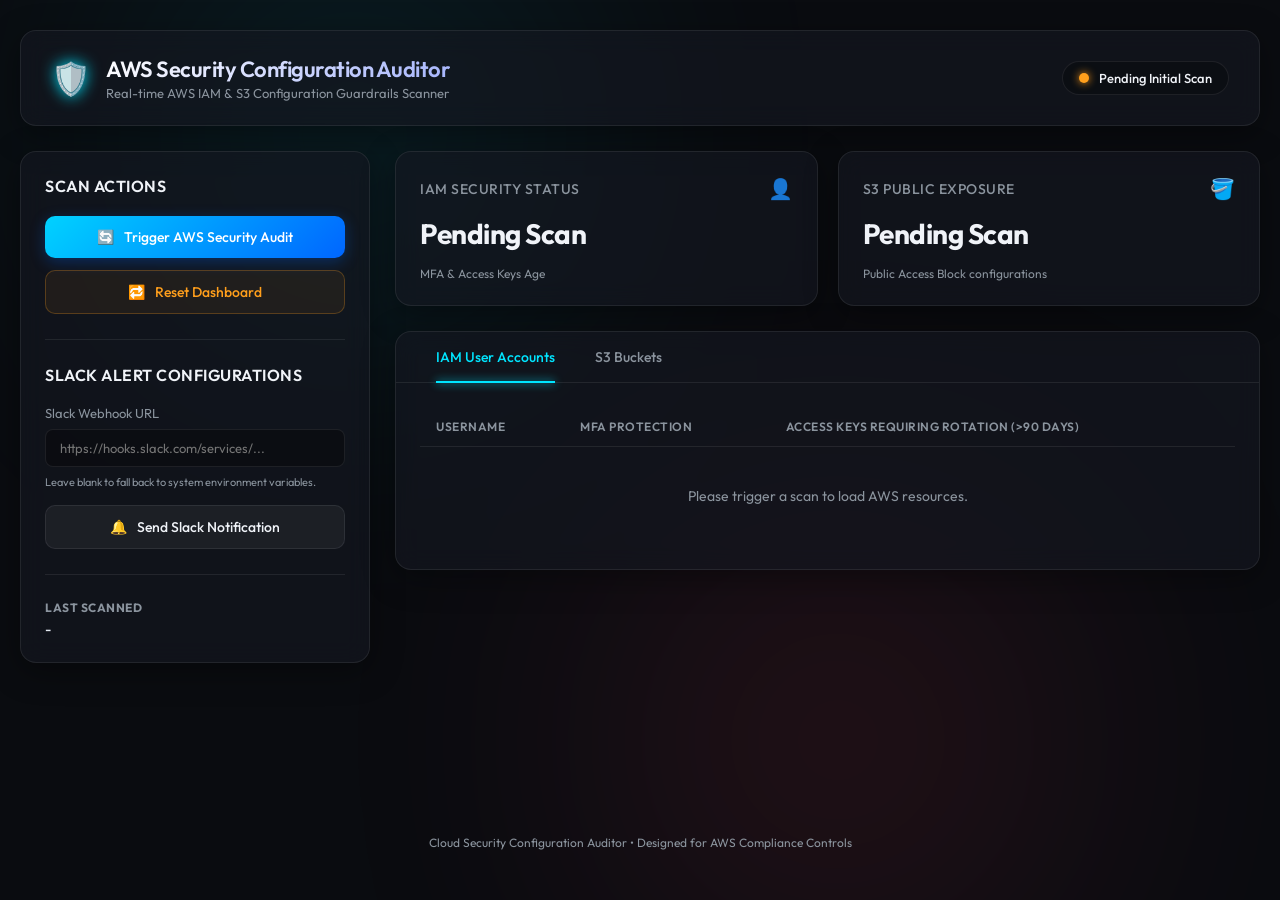
==== templates/index.html @ 83e1b709 "fix:create dashboard" ====
<!DOCTYPE html>
<html lang="en">
<head>
    <meta charset="UTF-8">
    <meta name="viewport" content="width=device-width, initial-scale=1.0">
    <title>AWS Cloud Security Auditor Dashboard</title>
    <!-- Local font fallback (prevents render block if Google Fonts is unavailable) -->
    <style>
        body { font-family: -apple-system, BlinkMacSystemFont, 'Segoe UI', Roboto, Oxygen, Ubuntu, sans-serif; }
    </style>
    <!-- Premium Fonts (non-blocking) -->
    <link rel="preconnect" href="https://fonts.googleapis.com">
    <link rel="preconnect" href="https://fonts.gstatic.com" crossorigin>
    <link href="https://fonts.googleapis.com/css2?family=Outfit:wght@300;400;500;600;700&display=swap" rel="stylesheet" media="print" onload="this.media='all'">
    <!-- Styled CSS link -->
    <link rel="stylesheet" href="/static/style.css">
</head>
<body>
    <div class="background-glows">
        <div class="glow glow-1"></div>
        <div class="glow glow-2"></div>
    </div>

    <div class="dashboard-container">
        <!-- Header -->
        <header class="dashboard-header glass">
            <div class="logo-area">
                <span class="shield-icon">🛡️</span>
                <div>
                    <h1>AWS Security Configuration Auditor</h1>
                    <p class="subtitle">Real-time AWS IAM & S3 Configuration Guardrails Scanner</p>
                </div>
            </div>
            <div class="scan-status-panel">
                <span class="status-indicator-dot" id="global-status-dot"></span>
                <span class="status-text" id="global-status-text">Checking Status...</span>
            </div>
        </header>

        <!-- Main Workspace -->
        <main class="dashboard-grid">
            <!-- Controls & Settings Panel -->
            <section class="controls-panel glass">
                <h2>Scan Actions</h2>
                <div class="action-buttons">
                    <button id="btn-scan" class="btn btn-primary">
                        <span class="icon">🔄</span> Trigger AWS Security Audit
                    </button>
                    <button id="btn-reset" class="btn btn-tertiary">
                        <span class="icon">🔁</span> Reset Dashboard
                    </button>
                </div>
                
                <hr class="divider">
                
                <h2>Slack Alert Configurations</h2>
                <div class="webhook-settings">
                    <label for="webhook-url">Slack Webhook URL</label>
                    <input type="password" id="webhook-url" placeholder="https://hooks.slack.com/services/...">
                    <small>Leave blank to fall back to system environment variables.</small>
                    <button id="btn-notify" class="btn btn-secondary">
                        <span class="icon">🔔</span> Send Slack Notification
                    </button>
                </div>
                
                <hr class="divider">
                
                <div class="audit-info">
                    <h3>Last Scanned</h3>
                    <p id="lbl-timestamp" class="timestamp-label">-</p>
                </div>
            </section>

            <!-- Results & Visualization Panel -->
            <section class="results-panel">
                <!-- Summary Metrics Row -->
                <div class="metrics-grid">
                    <div class="metric-card glass" id="metric-iam">
                        <div class="metric-header">
                            <h3>IAM Security Status</h3>
                            <span class="metric-icon">👤</span>
                        </div>
                        <p class="metric-value" id="val-iam">Pending Scan</p>
                        <p class="metric-desc" id="desc-iam">MFA & Access Keys Age</p>
                    </div>
                    
                    <div class="metric-card glass" id="metric-s3">
                        <div class="metric-header">
                            <h3>S3 Public Exposure</h3>
                            <span class="metric-icon">🪣</span>
                        </div>
                        <p class="metric-value" id="val-s3">Pending Scan</p>
                        <p class="metric-desc" id="desc-s3">Public Access Block configurations</p>
                    </div>
                </div>

                <!-- Tabbed Details -->
                <div class="details-card glass">
                    <div class="details-header">
                        <button class="tab-link active" onclick="openTab(event, 'iam-tab')">IAM User Accounts</button>
                        <button class="tab-link" onclick="openTab(event, 's3-tab')">S3 Buckets</button>
                    </div>
                    
                    <div class="details-body">
                        <!-- IAM Tab -->
                        <div id="iam-tab" class="tab-content active">
                            <div class="table-container">
                                <table>
                                    <thead>
                                        <tr>
                                            <th>UserName</th>
                                            <th>MFA Protection</th>
                                            <th>Access Keys Requiring Rotation (>90 Days)</th>
                                        </tr>
                                    </thead>
                                    <tbody id="tbl-iam-body">
                                        <tr>
                                            <td colspan="3" class="placeholder-text">Please trigger a scan to load AWS resources.</td>
                                        </tr>
                                    </tbody>
                                </table>
                            </div>
                        </div>
                        
                        <!-- S3 Tab -->
                        <div id="s3-tab" class="tab-content">
                            <div class="table-container">
                                <table>
                                    <thead>
                                        <tr>
                                            <th>S3 Bucket Name</th>
                                            <th>Public Visibility Block Status</th>
                                        </tr>
                                    </thead>
                                    <tbody id="tbl-s3-body">
                                        <tr>
                                            <td colspan="2" class="placeholder-text">Please trigger a scan to load AWS resources.</td>
                                        </tr>
                                    </tbody>
                                </table>
                            </div>
                        </div>
                    </div>
                </div>
            </section>
        </main>
        
        <!-- Footer -->
        <footer class="dashboard-footer">
            <p>Cloud Security Configuration Auditor • Designed for AWS Compliance Controls</p>
        </footer>
    </div>

    <!-- Notification Toast -->
    <div id="toast" class="toast"></div>

    <!-- Dashboard JavaScript Logic -->
    <script>
        // Tab switching logic
        function openTab(evt, tabId) {
            const contents = document.getElementsByClassName("tab-content");
            for (let i = 0; i < contents.length; i++) {
                contents[i].classList.remove("active");
            }
            const links = document.getElementsByClassName("tab-link");
            for (let i = 0; i < links.length; i++) {
                links[i].classList.remove("active");
            }
            document.getElementById(tabId).classList.add("active");
            evt.currentTarget.classList.add("active");
        }

        // Toast notifications
        function showToast(message, isSuccess = true) {
            const toast = document.getElementById("toast");
            toast.textContent = message;
            toast.className = `toast show ${isSuccess ? 'success' : 'error'}`;
            setTimeout(() => {
                toast.classList.remove("show");
            }, 4000);
        }

        // Load existing report on startup
        document.addEventListener("DOMContentLoaded", () => {
            // Load saved Slack webhook URL from localStorage for developer convenience
            const savedWebhook = localStorage.getItem("slack_webhook");
            if (savedWebhook) {
                document.getElementById("webhook-url").value = savedWebhook;
            }

            fetchReport();
        });

        // Save webhook to localStorage when changed
        document.getElementById("webhook-url").addEventListener("input", (e) => {
            localStorage.setItem("slack_webhook", e.target.value);
        });

        // Fetch report data
        function fetchReport() {
            fetch('/api/report')
                .then(res => {
                    if (!res.ok) throw new Error("No previous report file found.");
                    return res.json();
                })
                .then(data => {
                    if (data.success && data.report) {
                        renderDashboard(data.report);
                    }
                })
                .catch(err => {
                    console.log(err.message);
                    setPlaceholderState("Pending Initial Scan");
                });
        }

        // Trigger AWS Scan
        document.getElementById("btn-scan").addEventListener("click", () => {
            const btn = document.getElementById("btn-scan");
            btn.disabled = true;
            btn.innerHTML = `<span class="spinner"></span> Scanning AWS...`;
            
            fetch('/api/scan', { method: 'POST' })
                .then(res => {
                    if (!res.ok) return res.json().then(e => { throw new Error(e.error || "Scan failed") });
                    return res.json();
                })
                .then(data => {
                    showToast("AWS Configuration Scan completed!");
                    renderDashboard(data.report);
                })
                .catch(err => {
                    showToast(err.message, false);
                })
                .finally(() => {
                    btn.disabled = false;
                    btn.innerHTML = `<span class="icon">🔄</span> Trigger AWS Security Audit`;
                });
        });

        // Reset Dashboard to initial empty state
        document.getElementById("btn-reset").addEventListener("click", () => {
            // Reset global status
            document.getElementById("global-status-dot").className = "status-indicator-dot warning";
            document.getElementById("global-status-text").textContent = "Dashboard Reset";

            // Reset metric cards
            document.getElementById("val-iam").textContent = "Pending Scan";
            document.getElementById("metric-iam").className = "metric-card glass";
            document.getElementById("val-s3").textContent = "Pending Scan";
            document.getElementById("metric-s3").className = "metric-card glass";

            // Reset timestamp
            document.getElementById("lbl-timestamp").textContent = "-";

            // Reset IAM table
            document.getElementById("tbl-iam-body").innerHTML = `
                <tr><td colspan="3" class="placeholder-text">Please trigger a scan to load AWS resources.</td></tr>
            `;

            // Reset S3 table
            document.getElementById("tbl-s3-body").innerHTML = `
                <tr><td colspan="2" class="placeholder-text">Please trigger a scan to load AWS resources.</td></tr>
            `;

            // Switch back to IAM tab
            document.getElementById("iam-tab").classList.add("active");
            document.getElementById("s3-tab").classList.remove("active");
            const tabs = document.getElementsByClassName("tab-link");
            tabs[0].classList.add("active");
            tabs[1].classList.remove("active");

            showToast("Dashboard reset to initial state.", true);
        });

        // Trigger Slack Notification
        document.getElementById("btn-notify").addEventListener("click", () => {
            const btn = document.getElementById("btn-notify");
            const webhookUrl = document.getElementById("webhook-url").value;
            
            btn.disabled = true;
            btn.innerHTML = `<span class="spinner"></span> Sending alert...`;
            
            fetch('/api/notify', {
                method: 'POST',
                headers: { 'Content-Type': 'application/json' },
                body: JSON.stringify({ webhook_url: webhookUrl })
            })
            .then(res => res.json())
            .then(data => {
                if (data.success) {
                    showToast(data.message, true);
                } else {
                    showToast(data.message, false);
                }
            })
            .catch(err => {
                showToast("Connection failed", false);
            })
            .finally(() => {
                btn.disabled = false;
                btn.innerHTML = `<span class="icon">🔔</span> Send Slack Notification`;
            });
        });

        // Set placeholder states
        function setPlaceholderState(statusText) {
            document.getElementById("global-status-dot").className = "status-indicator-dot warning";
            document.getElementById("global-status-text").textContent = statusText;
        }

        // Render data on Dashboard
        function renderDashboard(report) {
            // Render timestamp
            const rawTime = report.Timestamp || new Date().toISOString();
            const formattedTime = new Date(rawTime).toLocaleString();
            document.getElementById("lbl-timestamp").textContent = formattedTime;
            
            // Check status variables
            let iamGaps = 0;
            let s3Gaps = 0;
            let totalGaps = 0;

            // Render IAM Body
            const iamBody = document.getElementById("tbl-iam-body");
            const iamAudit = report.IAM_Audit || [];
            
            if (iamAudit.length === 0) {
                iamBody.innerHTML = `<tr><td colspan="3" class="placeholder-text">No IAM Users found in this account.</td></tr>`;
            } else {
                let html = "";
                iamAudit.forEach(user => {
                    const mfaClass = user.MFAEnabled ? "badge success" : "badge danger";
                    const mfaText = user.MFAEnabled ? "Active" : "Disabled";
                    
                    if (!user.MFAEnabled) iamGaps++;
                    
                    let keysHtml = "✅ All secure";
                    if (user.OldAccessKeys && user.OldAccessKeys.length > 0) {
                        keysHtml = user.OldAccessKeys.map(k => {
                            iamGaps++;
                            return `<span class="badge danger-pill">⚠️ Key ${k.AccessKeyId} (${k.AgeDays} days)</span>`;
                        }).join(" ");
                    }
                    
                    html += `<tr>
                        <td><strong>${user.UserName}</strong></td>
                        <td><span class="${mfaClass}">${mfaText}</span></td>
                        <td>${keysHtml}</td>
                    </tr>`;
                });
                iamBody.innerHTML = html;
            }

            // Render S3 Body
            const s3Body = document.getElementById("tbl-s3-body");
            const s3Audit = report.S3_Audit || [];
            
            if (s3Audit.length === 0) {
                s3Body.innerHTML = `<tr><td colspan="2" class="placeholder-text">No S3 Buckets found in this account.</td></tr>`;
            } else {
                let html = "";
                s3Audit.forEach(bucket => {
                    const statusClass = bucket.IsPublic ? "badge danger" : "badge success";
                    const statusText = bucket.IsPublic ? "Public Access Block Missing / Incomplete" : "Secure (Private Block Active)";
                    
                    if (bucket.IsPublic) s3Gaps++;
                    
                    html += `<tr>
                        <td><strong>${bucket.BucketName}</strong></td>
                        <td><span class="${statusClass}">${statusText}</span></td>
                    </tr>`;
                });
                s3Body.innerHTML = html;
            }

            // Calculate overall risk
            totalGaps = iamGaps + s3Gaps;
            const globalDot = document.getElementById("global-status-dot");
            const globalText = document.getElementById("global-status-text");
            
            if (totalGaps === 0) {
                globalDot.className = "status-indicator-dot success";
                globalText.textContent = "Fully Compliant / Secure";
            } else {
                globalDot.className = "status-indicator-dot danger";
                globalText.textContent = `${totalGaps} High-Risk Security Gaps Found`;
            }

            // Render cards metrics
            const valIam = document.getElementById("val-iam");
            const cardIam = document.getElementById("metric-iam");
            if (iamGaps === 0) {
                valIam.textContent = "Secure";
                cardIam.className = "metric-card glass secure-glow";
            } else {
                valIam.textContent = `${iamGaps} Warnings`;
                cardIam.className = "metric-card glass danger-glow";
            }

            const valS3 = document.getElementById("val-s3");
            const cardS3 = document.getElementById("metric-s3");
            if (s3Gaps === 0) {
                valS3.textContent = "Private";
                cardS3.className = "metric-card glass secure-glow";
            } else {
                valS3.textContent = "Public Risk!";
                cardS3.className = "metric-card glass danger-glow";
            }
        }
    </script>
</body>
</html>
---- static/style.css ----
/* Global CSS Variables & Reset */
:root {
    --bg-dark: #0a0c10;
    --card-bg: rgba(20, 24, 33, 0.65);
    --border-color: rgba(255, 255, 255, 0.08);
    --border-hover: rgba(255, 255, 255, 0.16);
    
    --text-main: #f0f3f8;
    --text-muted: #8b949e;
    
    --neon-blue: #00e5ff;
    --neon-blue-glow: rgba(0, 229, 255, 0.15);
    
    --neon-green: #39ff14;
    --neon-green-glow: rgba(57, 255, 20, 0.15);
    
    --neon-red: #ff3860;
    --neon-red-glow: rgba(255, 56, 96, 0.15);
    
    --neon-orange: #ff9f1c;
    --neon-orange-glow: rgba(255, 159, 28, 0.15);
    
    --shadow-main: 0 8px 32px 0 rgba(0, 0, 0, 0.37);
}

* {
    margin: 0;
    padding: 0;
    box-sizing: border-box;
}

body {
    background-color: var(--bg-dark);
    color: var(--text-main);
    font-family: 'Outfit', sans-serif;
    min-height: 100vh;
    overflow-x: hidden;
    position: relative;
}

/* Background Ambient Glows */
.background-glows {
    position: fixed;
    top: 0;
    left: 0;
    width: 100%;
    height: 100%;
    z-index: -1;
    pointer-events: none;
    overflow: hidden;
}

.glow {
    position: absolute;
    border-radius: 50%;
    filter: blur(140px);
    opacity: 0.25;
}

.glow-1 {
    top: -10%;
    left: 10%;
    width: 450px;
    height: 450px;
    background: radial-gradient(circle, var(--neon-blue) 0%, transparent 80%);
}

.glow-2 {
    bottom: -10%;
    right: 15%;
    width: 500px;
    height: 500px;
    background: radial-gradient(circle, var(--neon-red) 0%, transparent 80%);
}

/* Containers & Glassmorphism Design */
.dashboard-container {
    max-width: 1300px;
    margin: 0 auto;
    padding: 30px 20px;
    display: flex;
    flex-direction: column;
    gap: 25px;
    min-height: 100vh;
}

.glass {
    background: var(--card-bg);
    backdrop-filter: blur(12px);
    -webkit-backdrop-filter: blur(12px);
    border: 1px solid var(--border-color);
    border-radius: 16px;
    box-shadow: var(--shadow-main);
    transition: all 0.3s cubic-bezier(0.16, 1, 0.3, 1);
}

.glass:hover {
    border-color: var(--border-hover);
    box-shadow: 0 12px 40px 0 rgba(0, 0, 0, 0.45);
}

/* Header Design */
.dashboard-header {
    padding: 24px 30px;
    display: flex;
    justify-content: space-between;
    align-items: center;
    flex-wrap: wrap;
    gap: 20px;
}

.logo-area {
    display: flex;
    align-items: center;
    gap: 15px;
}

.shield-icon {
    font-size: 32px;
    filter: drop-shadow(0 0 8px var(--neon-blue));
}

.logo-area h1 {
    font-size: 22px;
    font-weight: 600;
    letter-spacing: -0.5px;
    background: linear-gradient(135deg, #fff 0%, #a5b4fc 100%);
    -webkit-background-clip: text;
    -webkit-text-fill-color: transparent;
}

.subtitle {
    font-size: 13px;
    color: var(--text-muted);
    margin-top: 2px;
}

.scan-status-panel {
    display: flex;
    align-items: center;
    gap: 10px;
    background: rgba(0, 0, 0, 0.25);
    padding: 8px 16px;
    border-radius: 30px;
    border: 1px solid var(--border-color);
}

.status-indicator-dot {
    width: 10px;
    height: 10px;
    border-radius: 50%;
    display: inline-block;
    box-shadow: 0 0 8px currentColor;
}

.status-indicator-dot.success {
    background-color: var(--neon-green);
    color: var(--neon-green);
}

.status-indicator-dot.warning {
    background-color: var(--neon-orange);
    color: var(--neon-orange);
}

.status-indicator-dot.danger {
    background-color: var(--neon-red);
    color: var(--neon-red);
}

.status-text {
    font-size: 13px;
    font-weight: 500;
}

/* Layout Grid */
.dashboard-grid {
    display: grid;
    grid-template-columns: 350px 1fr;
    gap: 25px;
}

@media (max-width: 950px) {
    .dashboard-grid {
        grid-template-columns: 1fr;
    }
}

/* Left controls panel */
.controls-panel {
    padding: 24px;
    display: flex;
    flex-direction: column;
    gap: 20px;
    height: fit-content;
}

.controls-panel h2 {
    font-size: 16px;
    font-weight: 600;
    color: var(--text-main);
    letter-spacing: 0.5px;
    text-transform: uppercase;
}

.divider {
    border: none;
    border-top: 1px solid var(--border-color);
    margin: 5px 0;
}

.action-buttons {
    display: flex;
    flex-direction: column;
    gap: 12px;
}

/* Buttons System */
.btn {
    width: 100%;
    padding: 12px 20px;
    border-radius: 10px;
    border: none;
    font-family: inherit;
    font-size: 14px;
    font-weight: 500;
    cursor: pointer;
    display: flex;
    align-items: center;
    justify-content: center;
    gap: 10px;
    transition: all 0.2s cubic-bezier(0.16, 1, 0.3, 1);
}

.btn-primary {
    background: linear-gradient(135deg, #00d2ff 0%, #0066ff 100%);
    color: #ffffff;
    box-shadow: 0 4px 15px rgba(0, 102, 255, 0.3);
}

.btn-primary:hover {
    filter: brightness(1.1);
    transform: translateY(-2px);
    box-shadow: 0 6px 20px rgba(0, 102, 255, 0.45);
}

.btn-secondary {
    background: rgba(255, 255, 255, 0.05);
    border: 1px solid var(--border-color);
    color: var(--text-main);
}

.btn-secondary:hover {
    background: rgba(255, 255, 255, 0.1);
    border-color: var(--border-hover);
    transform: translateY(-2px);
}

.btn-tertiary {
    background: rgba(255, 159, 28, 0.07);
    border: 1px solid rgba(255, 159, 28, 0.25);
    color: var(--neon-orange);
}

.btn-tertiary:hover {
    background: rgba(255, 159, 28, 0.14);
    border-color: rgba(255, 159, 28, 0.45);
    transform: translateY(-2px);
    box-shadow: 0 4px 15px rgba(255, 159, 28, 0.15);
}

.btn:active {
    transform: translateY(0);
}

.btn:disabled {
    opacity: 0.6;
    cursor: not-allowed;
    transform: none !important;
    box-shadow: none !important;
}

/* Form Controls */
.webhook-settings {
    display: flex;
    flex-direction: column;
    gap: 8px;
}

.webhook-settings label {
    font-size: 13px;
    color: var(--text-muted);
}

.webhook-settings input {
    background: rgba(0, 0, 0, 0.3);
    border: 1px solid var(--border-color);
    padding: 10px 14px;
    border-radius: 8px;
    color: var(--text-main);
    font-family: inherit;
    font-size: 13px;
    transition: all 0.2s ease;
}

.webhook-settings input:focus {
    outline: none;
    border-color: var(--neon-blue);
    box-shadow: 0 0 0 3px rgba(0, 229, 255, 0.15);
}

.webhook-settings small {
    font-size: 11px;
    color: var(--text-muted);
    margin-bottom: 8px;
}

.audit-info h3 {
    font-size: 12px;
    color: var(--text-muted);
    text-transform: uppercase;
    letter-spacing: 0.5px;
}

.timestamp-label {
    font-size: 14px;
    font-weight: 500;
    margin-top: 5px;
    color: #e2e8f0;
}

/* Metric Cards */
.results-panel {
    display: flex;
    flex-direction: column;
    gap: 25px;
}

.metrics-grid {
    display: grid;
    grid-template-columns: repeat(auto-fit, minmax(220px, 1fr));
    gap: 20px;
}

.metric-card {
    padding: 24px;
    display: flex;
    flex-direction: column;
    gap: 15px;
}

.metric-header {
    display: flex;
    justify-content: space-between;
    align-items: center;
}

.metric-header h3 {
    font-size: 14px;
    font-weight: 500;
    color: var(--text-muted);
    text-transform: uppercase;
    letter-spacing: 0.5px;
}

.metric-icon {
    font-size: 20px;
}

.metric-value {
    font-size: 28px;
    font-weight: 700;
    letter-spacing: -0.5px;
}

.metric-desc {
    font-size: 12px;
    color: var(--text-muted);
}

/* Glow modifiers for cards */
.secure-glow {
    border-color: rgba(57, 255, 20, 0.2);
    box-shadow: 0 8px 32px 0 rgba(0, 0, 0, 0.37), inset 0 0 15px rgba(57, 255, 20, 0.05);
}
.secure-glow .metric-value {
    color: var(--neon-green);
    text-shadow: 0 0 10px rgba(57, 255, 20, 0.25);
}

.danger-glow {
    border-color: rgba(255, 56, 96, 0.2);
    box-shadow: 0 8px 32px 0 rgba(0, 0, 0, 0.37), inset 0 0 15px rgba(255, 56, 96, 0.05);
}
.danger-glow .metric-value {
    color: var(--neon-red);
    text-shadow: 0 0 10px rgba(255, 56, 96, 0.25);
}

/* Details Table Card */
.details-card {
    display: flex;
    flex-direction: column;
}

.details-header {
    display: flex;
    border-bottom: 1px solid var(--border-color);
    padding: 0 20px;
}

.tab-link {
    background: none;
    border: none;
    padding: 16px 20px;
    color: var(--text-muted);
    font-family: inherit;
    font-size: 14px;
    font-weight: 500;
    cursor: pointer;
    position: relative;
    transition: color 0.2s ease;
}

.tab-link:hover {
    color: var(--text-main);
}

.tab-link.active {
    color: var(--neon-blue);
}

.tab-link.active::after {
    content: '';
    position: absolute;
    bottom: -1px;
    left: 20px;
    right: 20px;
    height: 2px;
    background-color: var(--neon-blue);
    box-shadow: 0 0 8px var(--neon-blue);
}

.details-body {
    padding: 24px;
}

.tab-content {
    display: none;
}

.tab-content.active {
    display: block;
    animation: fadeIn 0.4s cubic-bezier(0.16, 1, 0.3, 1);
}

/* Table Design */
.table-container {
    overflow-x: auto;
    width: 100%;
}

table {
    width: 100%;
    border-collapse: collapse;
    text-align: left;
}

th {
    padding: 12px 16px;
    font-size: 12px;
    font-weight: 600;
    text-transform: uppercase;
    letter-spacing: 0.5px;
    color: var(--text-muted);
    border-bottom: 1px solid var(--border-color);
}

td {
    padding: 16px;
    font-size: 14px;
    border-bottom: 1px solid rgba(255, 255, 255, 0.04);
}

tr:last-child td {
    border-bottom: none;
}

.placeholder-text {
    text-align: center;
    color: var(--text-muted);
    padding: 40px 20px !important;
}

/* Badges / Labels */
.badge {
    padding: 5px 12px;
    border-radius: 30px;
    font-size: 12px;
    font-weight: 500;
    display: inline-block;
}

.badge.success {
    background-color: rgba(57, 255, 20, 0.1);
    color: var(--neon-green);
    border: 1px solid rgba(57, 255, 20, 0.25);
}

.badge.danger {
    background-color: rgba(255, 56, 96, 0.1);
    color: var(--neon-red);
    border: 1px solid rgba(255, 56, 96, 0.25);
}

.badge.danger-pill {
    background-color: rgba(255, 159, 28, 0.1);
    color: var(--neon-orange);
    border: 1px solid rgba(255, 159, 28, 0.25);
    margin: 2px;
}

/* Footer style */
.dashboard-footer {
    text-align: center;
    padding: 20px 0;
    color: var(--text-muted);
    font-size: 12px;
    margin-top: auto;
}

/* Spinner Loader animation */
.spinner {
    width: 16px;
    height: 16px;
    border: 2px solid rgba(255, 255, 255, 0.3);
    border-radius: 50%;
    border-top-color: white;
    animation: spin 0.8s linear infinite;
    display: inline-block;
}

@keyframes spin {
    to { transform: rotate(360deg); }
}

@keyframes fadeIn {
    from { opacity: 0; transform: translateY(8px); }
    to { opacity: 1; transform: translateY(0); }
}

/* Toast Messages */
.toast {
    position: fixed;
    bottom: -100px;
    left: 50%;
    transform: translateX(-50%);
    background: rgba(20, 24, 33, 0.9);
    border: 1px solid var(--border-color);
    padding: 12px 24px;
    border-radius: 12px;
    font-size: 14px;
    font-weight: 500;
    z-index: 999;
    box-shadow: 0 10px 40px rgba(0, 0, 0, 0.5);
    transition: all 0.4s cubic-bezier(0.175, 0.885, 0.32, 1.275);
    backdrop-filter: blur(10px);
}

.toast.show {
    bottom: 30px;
}

.toast.success {
    border-color: var(--neon-green);
    color: var(--neon-green);
}

.toast.error {
    border-color: var(--neon-red);
    color: var(--neon-red);
}
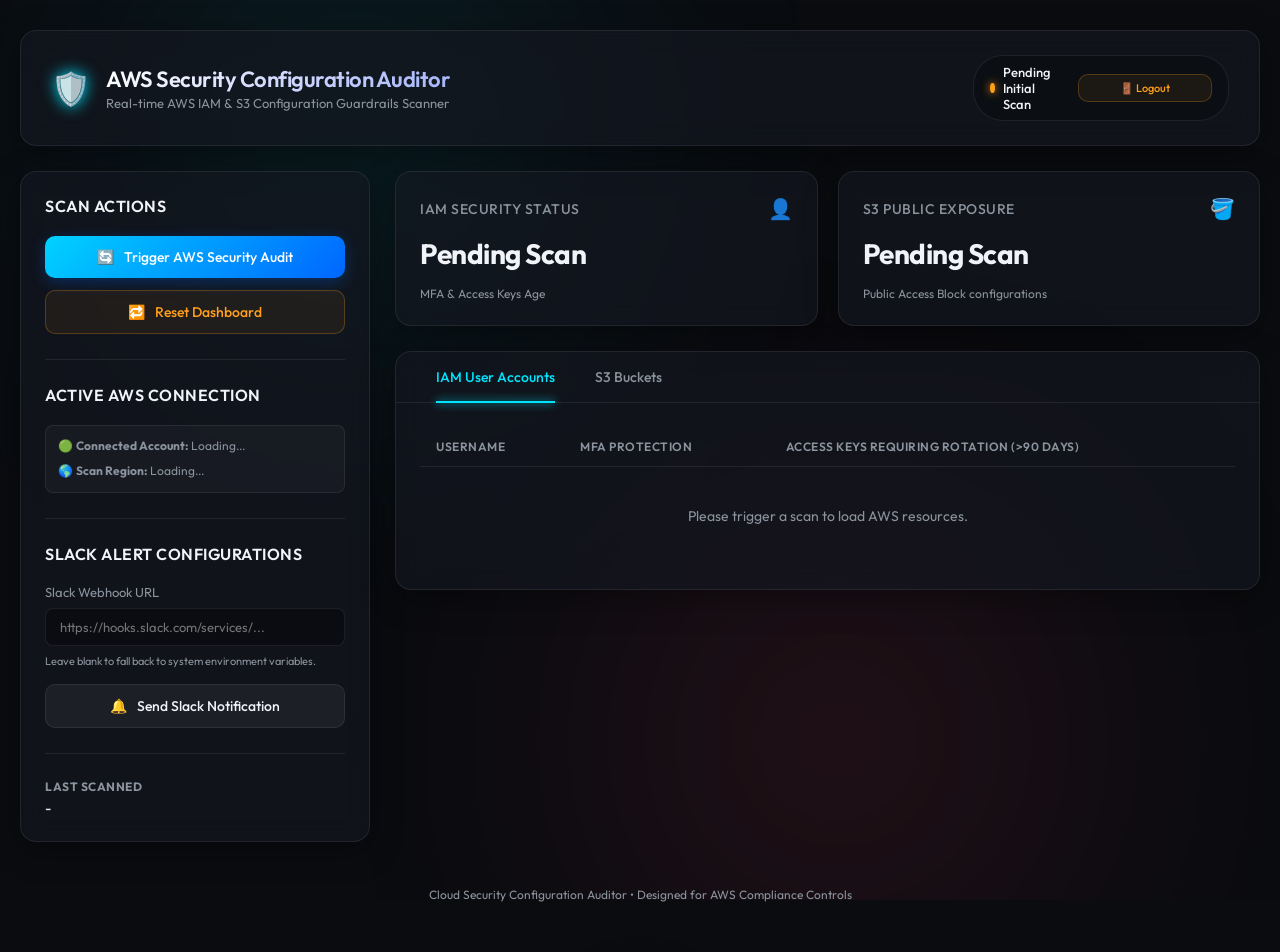
==== commit dc988d09: "fix:improve system using ARN" ====
--- a/templates/index.html
+++ b/templates/index.html
@@ -31,9 +31,14 @@
                     <p class="subtitle">Real-time AWS IAM & S3 Configuration Guardrails Scanner</p>
                 </div>
             </div>
-            <div class="scan-status-panel">
-                <span class="status-indicator-dot" id="global-status-dot"></span>
-                <span class="status-text" id="global-status-text">Checking Status...</span>
+            <div class="scan-status-panel" style="display: flex; align-items: center; gap: 15px;">
+                <div style="display: flex; align-items: center; gap: 8px;">
+                    <span class="status-indicator-dot" id="global-status-dot"></span>
+                    <span class="status-text" id="global-status-text">Checking Status...</span>
+                </div>
+                <button id="btn-logout" class="btn btn-tertiary btn-small" style="padding: 6px 12px; font-size: 11px;">
+                    🚪 Logout
+                </button>
             </div>
         </header>
 
@@ -49,6 +54,17 @@
                     <button id="btn-reset" class="btn btn-tertiary">
                         <span class="icon">🔁</span> Reset Dashboard
                     </button>
+                </div>
+                
+                <hr class="divider">
+                
+                <h2>Active AWS Connection</h2>
+                <div class="credentials-settings">
+                    <div class="onboarding-text" style="background: rgba(255,255,255,0.03); border: 1px solid var(--border-color); padding: 12px; border-radius: 8px; font-size: 12px; display: flex; flex-direction: column; gap: 8px;">
+                        <div>🟢 <strong>Connected Account:</strong> <span id="lbl-account-id">Loading...</span></div>
+                        <div>🌎 <strong>Scan Region:</strong> <span id="lbl-scan-region">Loading...</span></div>
+                        <div id="lbl-role-row" style="display: none; word-break: break-all;">🔗 <strong>Role ARN:</strong> <span id="lbl-role-arn">-</span></div>
+                    </div>
                 </div>
                 
                 <hr class="divider">
@@ -189,6 +205,7 @@
             }
 
             fetchReport();
+            setupSSE();
         });
 
         // Save webhook to localStorage when changed
@@ -196,22 +213,110 @@
             localStorage.setItem("slack_webhook", e.target.value);
         });
 
+        // Setup Server-Sent Events listener for real-time AWS alerts
+        function setupSSE() {
+            const source = new EventSource('/api/stream');
+            
+            source.onmessage = (event) => {
+                try {
+                    const payload = JSON.parse(event.data);
+                    
+                    if (payload.type === "connection") {
+                        console.log("[SSE]", payload.message);
+                    } 
+                    else if (payload.type === "report_updated") {
+                        console.log("[SSE] Report updated via manual scan.");
+                        renderDashboard(payload.data);
+                    } 
+                    else if (payload.type === "aws_security_event") {
+                        const eventData = payload.data;
+                        console.log("[SSE] Real-time AWS Security Event:", eventData);
+                        
+                        // Update the dashboard tables dynamically
+                        renderDashboard(eventData.report);
+                        
+                        // Display prominent toast notification
+                        if (eventData.has_warning) {
+                            showToast(`🚨 REAL-TIME ALERT: ${eventData.warning_message}`, false);
+                        } else {
+                            showToast(`✅ Real-time: Verified ${eventData.resource_type} '${eventData.resource_name}' (Secure)`, true);
+                        }
+                    }
+                } catch (e) {
+                    console.error("Error parsing SSE message:", e);
+                }
+            };
+            
+            source.onerror = (err) => {
+                console.warn("SSE connection closed or lost. Browser will auto-reconnect.");
+            };
+        }
+
         // Fetch report data
         function fetchReport() {
             fetch('/api/report')
-                .then(res => {
-                    if (!res.ok) throw new Error("No previous report file found.");
-                    return res.json();
-                })
+                .then(res => res.json())
                 .then(data => {
-                    if (data.success && data.report) {
-                        renderDashboard(data.report);
+                    if (data.success) {
+                        if (data.report) {
+                            renderDashboard(data.report);
+                        }
+                        updateConnectionStatus(data);
                     }
                 })
                 .catch(err => {
                     console.log(err.message);
                     setPlaceholderState("Pending Initial Scan");
                 });
+        }
+
+        // Logout user session
+        document.getElementById("btn-logout").addEventListener("click", () => {
+            fetch('/logout', { method: 'POST' })
+            .then(res => res.json())
+            .then(data => {
+                if (data.success) {
+                    window.location.href = '/login';
+                }
+            })
+            .catch(err => {
+                window.location.href = '/login';
+            });
+        });
+
+        function updateConnectionStatus(data) {
+            const logoArea = document.querySelector(".logo-area");
+            
+            // Remove existing badges
+            const oldBadge = document.getElementById("connection-badge");
+            if (oldBadge) oldBadge.remove();
+            
+            if (data && data.aws_account_id) {
+                // Update active sidebar info card
+                document.getElementById("lbl-account-id").textContent = data.aws_account_id;
+                document.getElementById("lbl-scan-region").textContent = data.region_name || "us-east-1";
+                
+                const roleRow = document.getElementById("lbl-role-row");
+                const roleArnSpan = document.getElementById("lbl-role-arn");
+                
+                if (data.role_arn) {
+                    roleRow.style.display = "block";
+                    roleArnSpan.textContent = data.role_arn;
+                } else {
+                    roleRow.style.display = "none";
+                }
+                
+                const badge = document.createElement("span");
+                badge.id = "connection-badge";
+                badge.className = "badge success";
+                badge.style.marginLeft = "12px";
+                badge.style.fontSize = "11px";
+                badge.style.fontWeight = "600";
+                badge.style.verticalAlign = "middle";
+                badge.textContent = `🔗 Active: ${data.aws_account_id}`;
+                
+                logoArea.querySelector("div").appendChild(badge);
+            }
         }
 
         // Trigger AWS Scan
--- a/static/style.css
+++ b/static/style.css
@@ -280,6 +280,70 @@
     box-shadow: none !important;
 }
 
+.credentials-settings {
+    display: flex;
+    flex-direction: column;
+    gap: 12px;
+}
+
+.onboarding-text {
+    font-size: 12px;
+    color: var(--text-muted);
+    line-height: 1.4;
+}
+
+.btn-cf {
+    background: linear-gradient(135deg, #ff9900 0%, #ff6600 100%);
+    color: #ffffff;
+    box-shadow: 0 4px 15px rgba(255, 102, 0, 0.25);
+}
+
+.btn-cf:hover {
+    filter: brightness(1.1);
+    transform: translateY(-2px);
+    box-shadow: 0 6px 20px rgba(255, 102, 0, 0.4);
+}
+
+.role-arn-input {
+    display: flex;
+    flex-direction: column;
+    gap: 8px;
+    margin-top: 5px;
+}
+
+.role-arn-input label {
+    font-size: 12px;
+    color: var(--text-muted);
+}
+
+.role-arn-input input {
+    background: rgba(0, 0, 0, 0.3);
+    border: 1px solid var(--border-color);
+    padding: 10px 14px;
+    border-radius: 8px;
+    color: var(--text-main);
+    font-family: inherit;
+    font-size: 11px;
+    transition: all 0.2s ease;
+}
+
+.role-arn-input input:focus {
+    outline: none;
+    border-color: var(--neon-blue);
+    box-shadow: 0 0 0 3px rgba(0, 229, 255, 0.15);
+}
+
+.arn-buttons {
+    display: flex;
+    gap: 10px;
+    margin-top: 5px;
+}
+
+.btn-small {
+    padding: 8px 12px;
+    font-size: 12px;
+}
+
 /* Form Controls */
 .webhook-settings {
     display: flex;
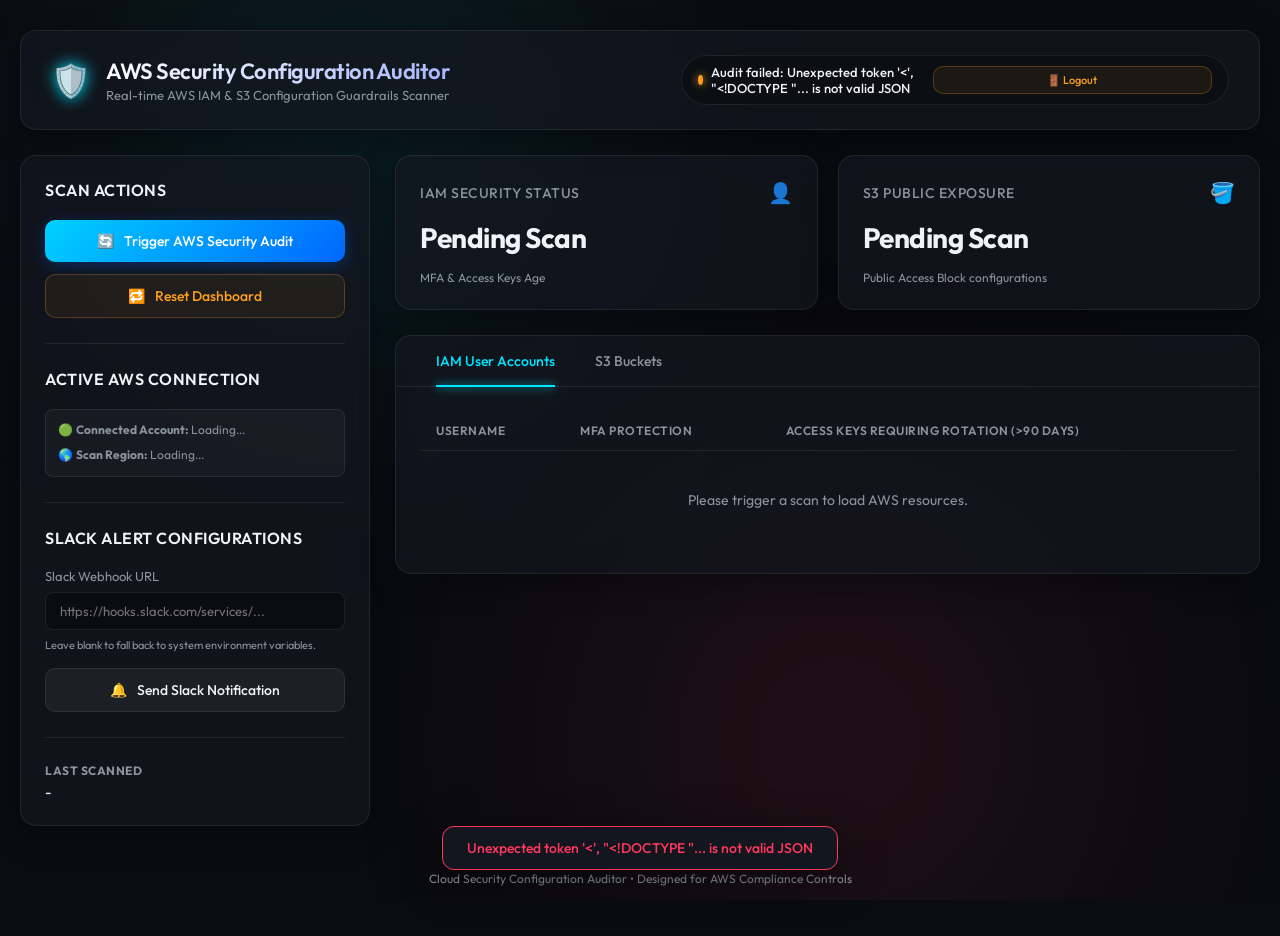
==== commit fa7d978f: "feat: automate AWS scanning on initial dashboard load" ====
--- a/templates/index.html
+++ b/templates/index.html
@@ -252,21 +252,19 @@
             };
         }
 
-        // Fetch report data
+        // Fetch report data and active AWS credentials session info, then run live scan
         function fetchReport() {
             fetch('/api/report')
                 .then(res => res.json())
                 .then(data => {
                     if (data.success) {
-                        if (data.report) {
-                            renderDashboard(data.report);
-                        }
                         updateConnectionStatus(data);
+                        triggerScan();
                     }
                 })
                 .catch(err => {
                     console.log(err.message);
-                    setPlaceholderState("Pending Initial Scan");
+                    triggerScan();
                 });
         }
 
@@ -320,10 +318,11 @@
         }
 
         // Trigger AWS Scan
-        document.getElementById("btn-scan").addEventListener("click", () => {
+        function triggerScan() {
             const btn = document.getElementById("btn-scan");
             btn.disabled = true;
             btn.innerHTML = `<span class="spinner"></span> Scanning AWS...`;
+            setPlaceholderState("Running live compliance audit...");
             
             fetch('/api/scan', { method: 'POST' })
                 .then(res => {
@@ -336,12 +335,15 @@
                 })
                 .catch(err => {
                     showToast(err.message, false);
+                    setPlaceholderState(`Audit failed: ${err.message}`);
                 })
                 .finally(() => {
                     btn.disabled = false;
                     btn.innerHTML = `<span class="icon">🔄</span> Trigger AWS Security Audit`;
                 });
-        });
+        }
+
+        document.getElementById("btn-scan").addEventListener("click", triggerScan);
 
         // Reset Dashboard to initial empty state
         document.getElementById("btn-reset").addEventListener("click", () => {
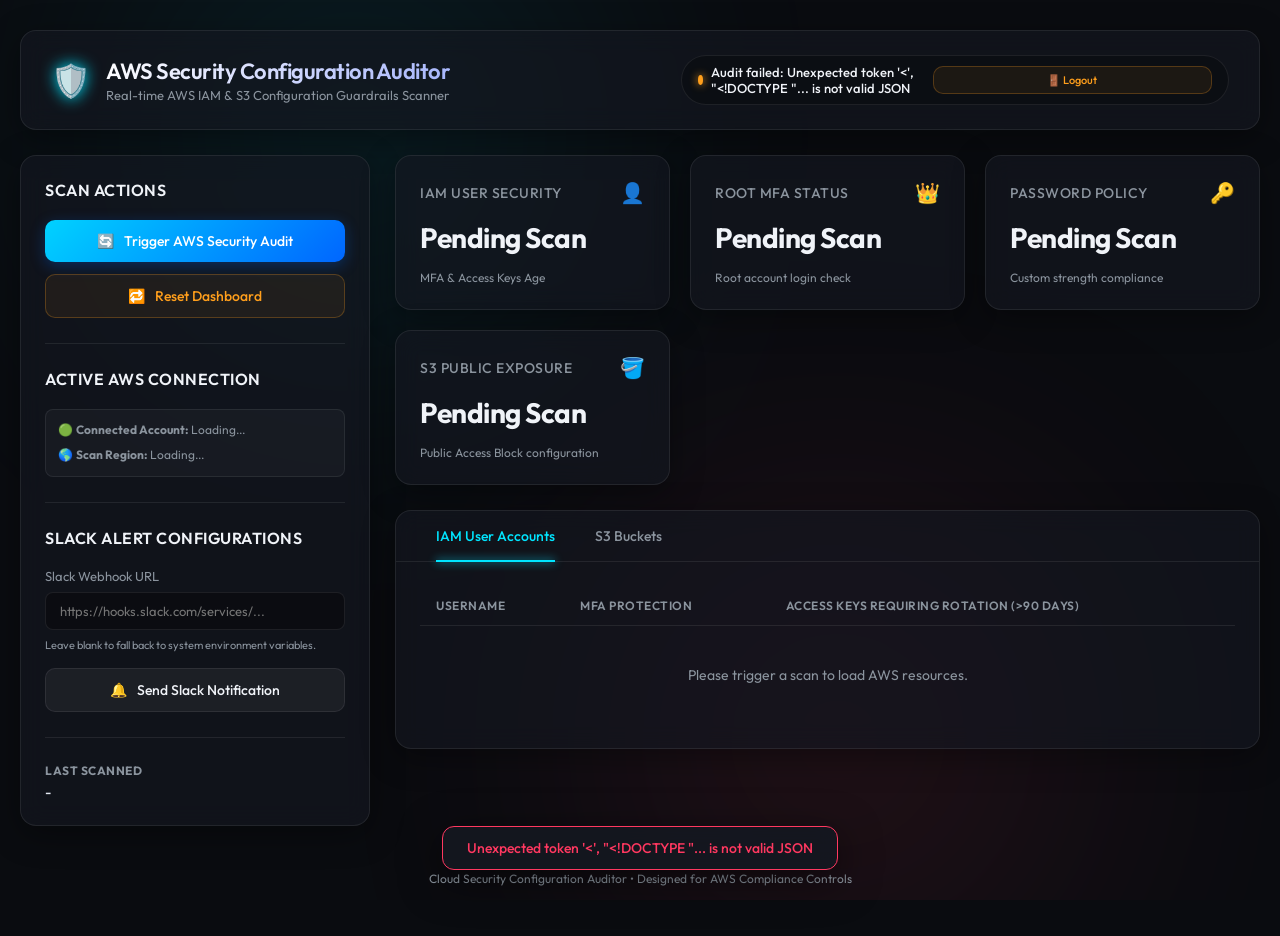
==== commit 62940b6d: "feat: add Root MFA, password policy, S3 encryption, and S3 versioning audits" ====
--- a/templates/index.html
+++ b/templates/index.html
@@ -93,11 +93,29 @@
                 <div class="metrics-grid">
                     <div class="metric-card glass" id="metric-iam">
                         <div class="metric-header">
-                            <h3>IAM Security Status</h3>
+                            <h3>IAM User Security</h3>
                             <span class="metric-icon">👤</span>
                         </div>
                         <p class="metric-value" id="val-iam">Pending Scan</p>
                         <p class="metric-desc" id="desc-iam">MFA & Access Keys Age</p>
+                    </div>
+
+                    <div class="metric-card glass" id="metric-root-mfa">
+                        <div class="metric-header">
+                            <h3>Root MFA Status</h3>
+                            <span class="metric-icon">👑</span>
+                        </div>
+                        <p class="metric-value" id="val-root-mfa">Pending Scan</p>
+                        <p class="metric-desc" id="desc-root-mfa">Root account login check</p>
+                    </div>
+
+                    <div class="metric-card glass" id="metric-password-policy">
+                        <div class="metric-header">
+                            <h3>Password Policy</h3>
+                            <span class="metric-icon">🔑</span>
+                        </div>
+                        <p class="metric-value" id="val-password-policy">Pending Scan</p>
+                        <p class="metric-desc" id="desc-password-policy">Custom strength compliance</p>
                     </div>
                     
                     <div class="metric-card glass" id="metric-s3">
@@ -106,7 +124,7 @@
                             <span class="metric-icon">🪣</span>
                         </div>
                         <p class="metric-value" id="val-s3">Pending Scan</p>
-                        <p class="metric-desc" id="desc-s3">Public Access Block configurations</p>
+                        <p class="metric-desc" id="desc-s3">Public Access Block configuration</p>
                     </div>
                 </div>
 
@@ -141,19 +159,21 @@
                         <!-- S3 Tab -->
                         <div id="s3-tab" class="tab-content">
                             <div class="table-container">
-                                <table>
-                                    <thead>
-                                        <tr>
-                                            <th>S3 Bucket Name</th>
-                                            <th>Public Visibility Block Status</th>
-                                        </tr>
-                                    </thead>
-                                    <tbody id="tbl-s3-body">
-                                        <tr>
-                                            <td colspan="2" class="placeholder-text">Please trigger a scan to load AWS resources.</td>
-                                        </tr>
-                                    </tbody>
-                                </table>
+                                 <table>
+                                     <thead>
+                                         <tr>
+                                             <th>S3 Bucket Name</th>
+                                             <th>Public Visibility Block Status</th>
+                                             <th>Encryption Status</th>
+                                             <th>Object Versioning</th>
+                                         </tr>
+                                     </thead>
+                                     <tbody id="tbl-s3-body">
+                                         <tr>
+                                             <td colspan="4" class="placeholder-text">Please trigger a scan to load AWS resources.</td>
+                                         </tr>
+                                     </tbody>
+                                 </table>
                             </div>
                         </div>
                     </div>
@@ -367,8 +387,16 @@
 
             // Reset S3 table
             document.getElementById("tbl-s3-body").innerHTML = `
-                <tr><td colspan="2" class="placeholder-text">Please trigger a scan to load AWS resources.</td></tr>
+                <tr><td colspan="4" class="placeholder-text">Please trigger a scan to load AWS resources.</td></tr>
             `;
+
+            // Reset Root MFA card
+            document.getElementById("val-root-mfa").textContent = "Pending Scan";
+            document.getElementById("metric-root-mfa").className = "metric-card glass";
+
+            // Reset Password Policy card
+            document.getElementById("val-password-policy").textContent = "Pending Scan";
+            document.getElementById("metric-password-policy").className = "metric-card glass";
 
             // Switch back to IAM tab
             document.getElementById("iam-tab").classList.add("active");
@@ -428,6 +456,33 @@
             let s3Gaps = 0;
             let totalGaps = 0;
 
+            // Render Account-level metadata metrics
+            const metadata = report.Account_Metadata || { RootMFAEnabled: false, PasswordPolicyConfigured: false };
+            
+            // Root MFA Card
+            const valRootMfa = document.getElementById("val-root-mfa");
+            const cardRootMfa = document.getElementById("metric-root-mfa");
+            if (metadata.RootMFAEnabled) {
+                valRootMfa.textContent = "Enabled";
+                cardRootMfa.className = "metric-card glass secure-glow";
+            } else {
+                valRootMfa.textContent = "Disabled!";
+                cardRootMfa.className = "metric-card glass danger-glow";
+                iamGaps++;
+            }
+
+            // Password Policy Card
+            const valPassPolicy = document.getElementById("val-password-policy");
+            const cardPassPolicy = document.getElementById("metric-password-policy");
+            if (metadata.PasswordPolicyConfigured) {
+                valPassPolicy.textContent = "Strong Policy";
+                cardPassPolicy.className = "metric-card glass secure-glow";
+            } else {
+                valPassPolicy.textContent = "Weak Default";
+                cardPassPolicy.className = "metric-card glass danger-glow";
+                iamGaps++;
+            }
+
             // Render IAM Body
             const iamBody = document.getElementById("tbl-iam-body");
             const iamAudit = report.IAM_Audit || [];
@@ -464,7 +519,7 @@
             const s3Audit = report.S3_Audit || [];
             
             if (s3Audit.length === 0) {
-                s3Body.innerHTML = `<tr><td colspan="2" class="placeholder-text">No S3 Buckets found in this account.</td></tr>`;
+                s3Body.innerHTML = `<tr><td colspan="4" class="placeholder-text">No S3 Buckets found in this account.</td></tr>`;
             } else {
                 let html = "";
                 s3Audit.forEach(bucket => {
@@ -473,9 +528,18 @@
                     
                     if (bucket.IsPublic) s3Gaps++;
                     
+                    const encClass = bucket.IsEncrypted ? "badge success" : "badge danger";
+                    const encText = bucket.IsEncrypted ? "Encrypted" : "Unencrypted";
+                    if (!bucket.IsEncrypted) s3Gaps++;
+                    
+                    const verClass = bucket.IsVersioned ? "badge success" : "badge warning";
+                    const verText = bucket.IsVersioned ? "Enabled" : "Disabled";
+                    
                     html += `<tr>
                         <td><strong>${bucket.BucketName}</strong></td>
                         <td><span class="${statusClass}">${statusText}</span></td>
+                        <td><span class="${encClass}">${encText}</span></td>
+                        <td><span class="${verClass}">${verText}</span></td>
                     </tr>`;
                 });
                 s3Body.innerHTML = html;
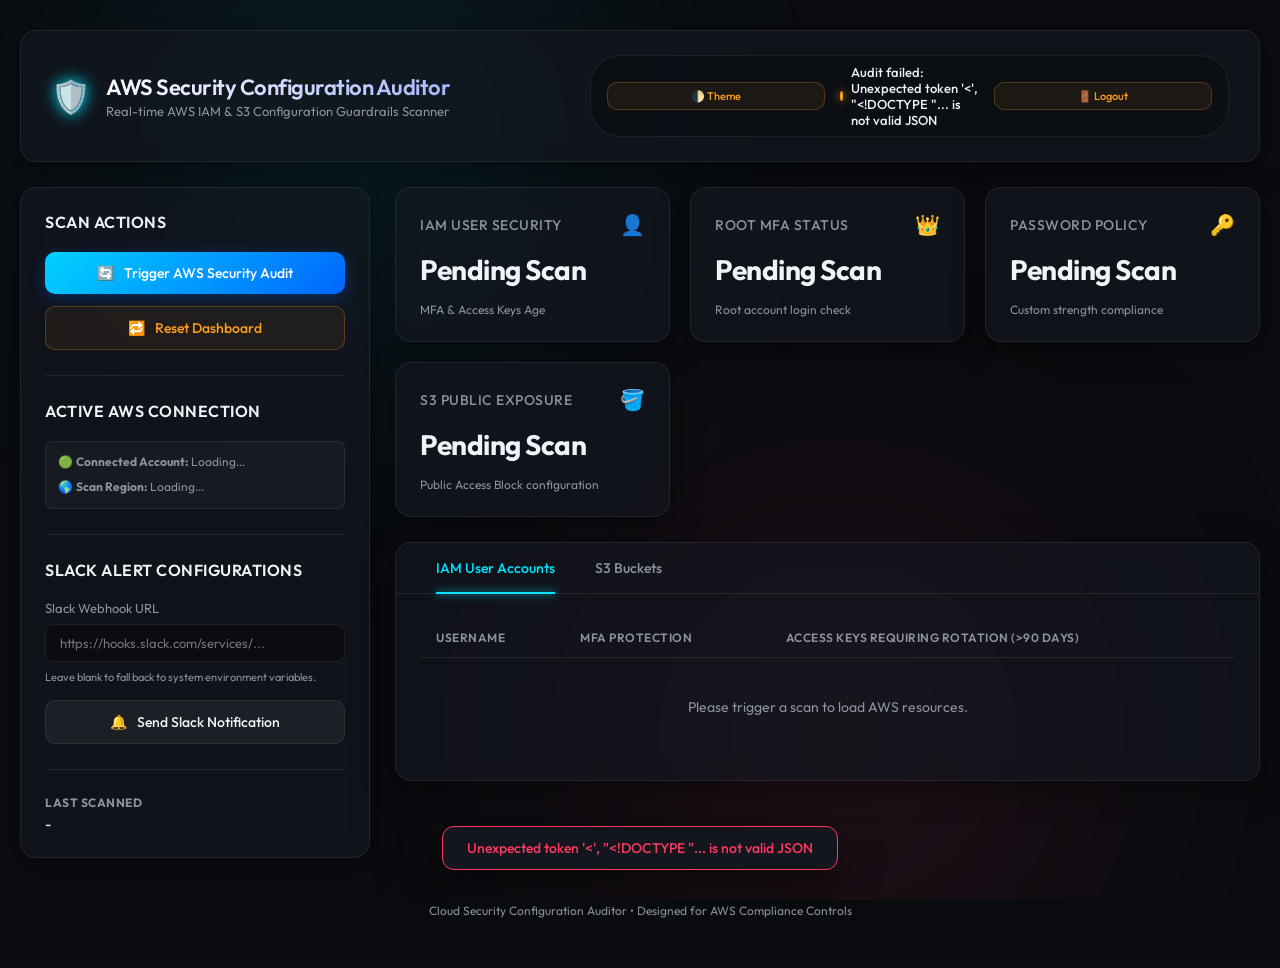
==== commit 855c42b1: "feat: implement dynamic dark and light mode theme toggle" ====
--- a/templates/index.html
+++ b/templates/index.html
@@ -32,6 +32,9 @@
                 </div>
             </div>
             <div class="scan-status-panel" style="display: flex; align-items: center; gap: 15px;">
+                <button id="btn-theme-toggle" class="btn btn-tertiary btn-small" style="padding: 6px 12px; font-size: 11px; display: flex; align-items: center; gap: 5px;">
+                    🌓 Theme
+                </button>
                 <div style="display: flex; align-items: center; gap: 8px;">
                     <span class="status-indicator-dot" id="global-status-dot"></span>
                     <span class="status-text" id="global-status-text">Checking Status...</span>
@@ -224,8 +227,20 @@
                 document.getElementById("webhook-url").value = savedWebhook;
             }
 
+            // Initialize theme on load
+            const savedTheme = localStorage.getItem("theme") || "dark";
+            document.documentElement.setAttribute("data-theme", savedTheme);
+
             fetchReport();
             setupSSE();
+        });
+
+        // Theme switching logic
+        document.getElementById("btn-theme-toggle").addEventListener("click", () => {
+            const currentTheme = document.documentElement.getAttribute("data-theme");
+            const newTheme = currentTheme === "dark" ? "light" : "dark";
+            document.documentElement.setAttribute("data-theme", newTheme);
+            localStorage.setItem("theme", newTheme);
         });
 
         // Save webhook to localStorage when changed
--- a/static/style.css
+++ b/static/style.css
@@ -21,6 +21,50 @@
     --neon-orange-glow: rgba(255, 159, 28, 0.15);
     
     --shadow-main: 0 8px 32px 0 rgba(0, 0, 0, 0.37);
+}
+
+/* Light Mode Variables Override */
+[data-theme="light"] {
+    --bg-dark: #f1f5f9;
+    --card-bg: rgba(255, 255, 255, 0.75);
+    --border-color: rgba(15, 23, 42, 0.1);
+    --border-hover: rgba(15, 23, 42, 0.18);
+    
+    --text-main: #0f172a;
+    --text-muted: #64748b;
+    
+    --neon-blue: #0284c7;
+    --neon-blue-glow: rgba(2, 132, 199, 0.12);
+    
+    --neon-green: #15803d;
+    --neon-green-glow: rgba(21, 128, 61, 0.12);
+    
+    --neon-red: #b91c1c;
+    --neon-red-glow: rgba(185, 28, 28, 0.12);
+    
+    --neon-orange: #c2410c;
+    --neon-orange-glow: rgba(194, 65, 12, 0.12);
+    
+    --shadow-main: 0 8px 32px 0 rgba(15, 23, 42, 0.06);
+}
+
+/* Base resets in light theme */
+[data-theme="light"] input,
+[data-theme="light"] select,
+[data-theme="light"] option,
+[data-theme="light"] table,
+[data-theme="light"] th,
+[data-theme="light"] td {
+    background-color: rgba(255, 255, 255, 0.8) !important;
+    color: #0f172a !important;
+}
+
+[data-theme="light"] .placeholder-text {
+    color: #64748b !important;
+}
+
+[data-theme="light"] .logo-area h1 span {
+    color: #0284c7 !important;
 }
 
 * {
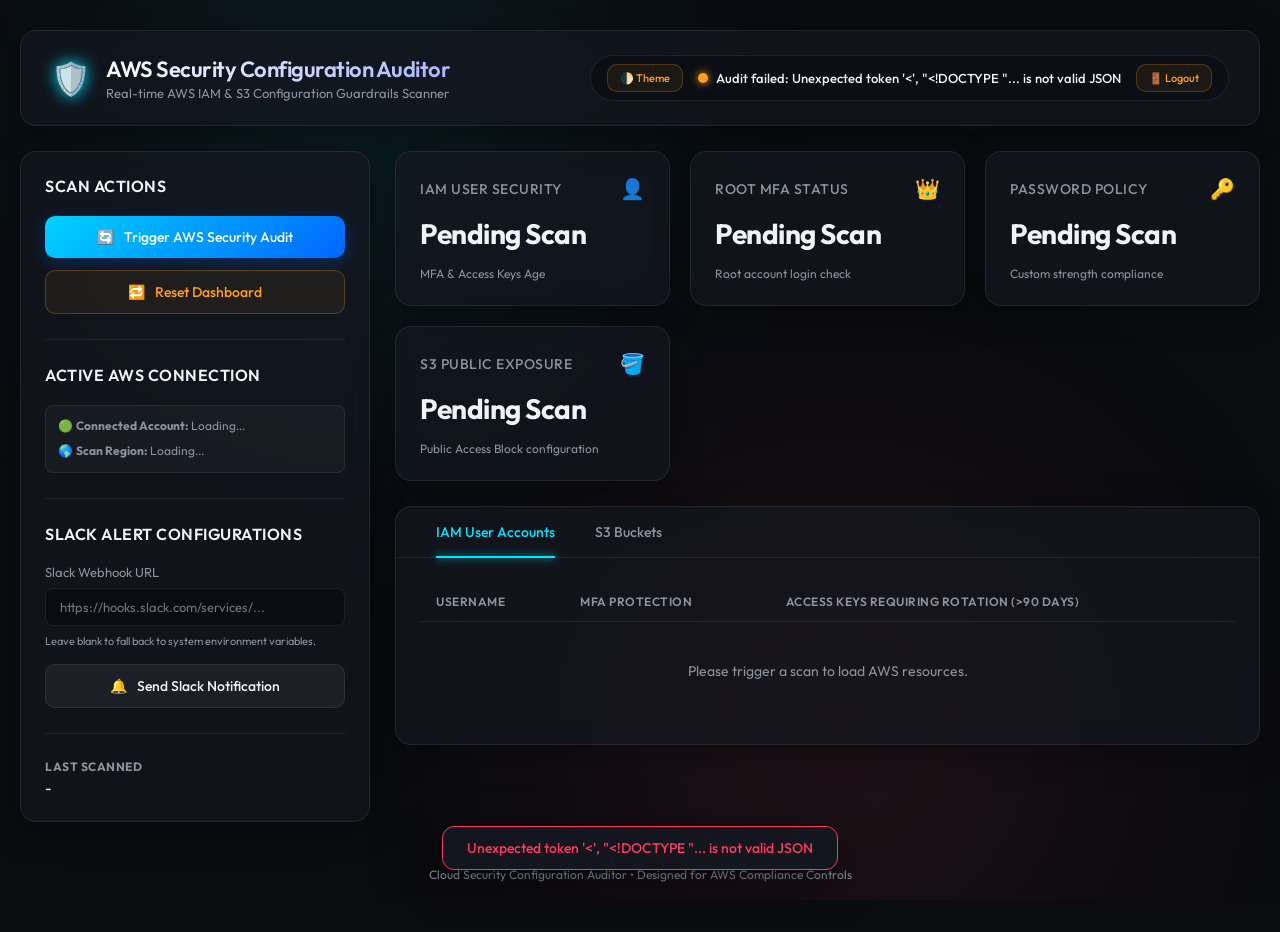
==== commit d8024969: "feat: implement active remediation endpoints and buttons on dashboard and Slack blocks" ====
--- a/templates/index.html
+++ b/templates/index.html
@@ -507,22 +507,33 @@
             } else {
                 let html = "";
                 iamAudit.forEach(user => {
-                    const mfaClass = user.MFAEnabled ? "badge success" : "badge danger";
-                    const mfaText = user.MFAEnabled ? "Active" : "Disabled";
+                    let mfaClass = user.MFAEnabled ? "badge success" : "badge danger";
+                    let mfaText = user.MFAEnabled ? "Active" : "Disabled";
                     
                     if (!user.MFAEnabled) iamGaps++;
+                    
+                    let mfaDisplay = `<span class="${mfaClass}">${mfaText}</span>`;
+                    if (!user.MFAEnabled) {
+                        mfaDisplay = `<div style="display:flex; align-items:center; gap:8px;">
+                            <span class="${mfaClass}">${mfaText}</span>
+                            <button class="btn btn-tertiary btn-small" onclick="remediateQuarantine('${user.UserName}')" style="padding:4px 8px; font-size:10px; width:auto; white-space:nowrap;">🛑 Quarantine</button>
+                        </div>`;
+                    }
                     
                     let keysHtml = "✅ All secure";
                     if (user.OldAccessKeys && user.OldAccessKeys.length > 0) {
                         keysHtml = user.OldAccessKeys.map(k => {
                             iamGaps++;
-                            return `<span class="badge danger-pill">⚠️ Key ${k.AccessKeyId} (${k.AgeDays} days)</span>`;
-                        }).join(" ");
+                            return `<div style="display:flex; align-items:center; gap:8px; margin-bottom:4px;">
+                                <span class="badge danger-pill">⚠️ Key ${k.AccessKeyId} (${k.AgeDays} days)</span>
+                                <button class="btn btn-tertiary btn-small" onclick="remediateDeactivate('${user.UserName}', '${k.AccessKeyId}')" style="padding:4px 8px; font-size:10px; width:auto; white-space:nowrap;">🔑 Deactivate</button>
+                            </div>`;
+                        }).join("");
                     }
                     
                     html += `<tr>
                         <td><strong>${user.UserName}</strong></td>
-                        <td><span class="${mfaClass}">${mfaText}</span></td>
+                        <td>${mfaDisplay}</td>
                         <td>${keysHtml}</td>
                     </tr>`;
                 });
@@ -543,6 +554,14 @@
                     
                     if (bucket.IsPublic) s3Gaps++;
                     
+                    let statusDisplay = `<span class="${statusClass}">${statusText}</span>`;
+                    if (bucket.IsPublic) {
+                        statusDisplay = `<div style="display:flex; align-items:center; gap:10px;">
+                            <span class="${statusClass}">${statusText}</span>
+                            <button class="btn btn-primary btn-small" onclick="remediateS3('${bucket.BucketName}')" style="padding:4px 10px; font-size:11px; width:auto; white-space:nowrap;">🔒 Secure Bucket</button>
+                        </div>`;
+                    }
+                    
                     const encClass = bucket.IsEncrypted ? "badge success" : "badge danger";
                     const encText = bucket.IsEncrypted ? "Encrypted" : "Unencrypted";
                     if (!bucket.IsEncrypted) s3Gaps++;
@@ -552,7 +571,7 @@
                     
                     html += `<tr>
                         <td><strong>${bucket.BucketName}</strong></td>
-                        <td><span class="${statusClass}">${statusText}</span></td>
+                        <td>${statusDisplay}</td>
                         <td><span class="${encClass}">${encText}</span></td>
                         <td><span class="${verClass}">${verText}</span></td>
                     </tr>`;
@@ -594,6 +613,73 @@
                 cardS3.className = "metric-card glass danger-glow";
             }
         }
+
+        // Remediation logic trigger handlers
+        function remediateS3(bucketName) {
+            if (!confirm(`Are you sure you want to secure S3 Bucket "${bucketName}"? This will enable all Public Access Block settings.`)) {
+                return;
+            }
+            showToast("Securing S3 bucket...", true);
+            fetch('/api/remediate/s3', {
+                method: 'POST',
+                headers: { 'Content-Type': 'application/json' },
+                body: JSON.stringify({ bucket_name: bucketName })
+            })
+            .then(res => res.json())
+            .then(data => {
+                if (data.success) {
+                    showToast(data.message, true);
+                    triggerScan();
+                } else {
+                    showToast(`Failed: ${data.error}`, false);
+                }
+            })
+            .catch(err => showToast("Remediation connection failed", false));
+        }
+
+        function remediateQuarantine(username) {
+            if (!confirm(`Are you sure you want to quarantine user "${username}"? This will attach an inline DenyAllExceptMFA policy.`)) {
+                return;
+            }
+            showToast("Quarantining IAM user...", true);
+            fetch('/api/remediate/iam/quarantine', {
+                method: 'POST',
+                headers: { 'Content-Type': 'application/json' },
+                body: JSON.stringify({ username: username })
+            })
+            .then(res => res.json())
+            .then(data => {
+                if (data.success) {
+                    showToast(data.message, true);
+                    triggerScan();
+                } else {
+                    showToast(`Failed: ${data.error}`, false);
+                }
+            })
+            .catch(err => showToast("Remediation connection failed", false));
+        }
+
+        function remediateDeactivate(username, accessKeyId) {
+            if (!confirm(`Are you sure you want to deactivate Access Key "${accessKeyId}" for user "${username}"?`)) {
+                return;
+            }
+            showToast("Deactivating Access Key...", true);
+            fetch('/api/remediate/iam/deactivate', {
+                method: 'POST',
+                headers: { 'Content-Type': 'application/json' },
+                body: JSON.stringify({ username: username, access_key_id: accessKeyId })
+            })
+            .then(res => res.json())
+            .then(data => {
+                if (data.success) {
+                    showToast(data.message, true);
+                    triggerScan();
+                } else {
+                    showToast(`Failed: ${data.error}`, false);
+                }
+            })
+            .catch(err => showToast("Remediation connection failed", false));
+        }
     </script>
 </body>
 </html>
--- a/static/style.css
+++ b/static/style.css
@@ -51,12 +51,22 @@
 /* Base resets in light theme */
 [data-theme="light"] input,
 [data-theme="light"] select,
-[data-theme="light"] option,
+[data-theme="light"] option {
+    background-color: rgba(255, 255, 255, 0.95) !important;
+    color: #0f172a !important;
+    border: 1px solid rgba(15, 23, 42, 0.15) !important;
+}
+
 [data-theme="light"] table,
-[data-theme="light"] th,
+[data-theme="light"] th {
+    background-color: rgba(255, 255, 255, 0.9) !important;
+    color: #0f172a !important;
+}
+
 [data-theme="light"] td {
-    background-color: rgba(255, 255, 255, 0.8) !important;
+    background-color: transparent !important;
     color: #0f172a !important;
+    border-bottom: 1px solid rgba(15, 23, 42, 0.08) !important;
 }
 
 [data-theme="light"] .placeholder-text {
@@ -65,6 +75,52 @@
 
 [data-theme="light"] .logo-area h1 span {
     color: #0284c7 !important;
+}
+
+[data-theme="light"] .logo-area h1 {
+    background: linear-gradient(135deg, #0f172a 0%, #1e1b4b 100%) !important;
+    -webkit-background-clip: text !important;
+    -webkit-text-fill-color: transparent !important;
+}
+
+[data-theme="light"] .subtitle {
+    color: #64748b !important;
+}
+
+[data-theme="light"] .scan-status-panel {
+    background: rgba(15, 23, 42, 0.05) !important;
+    border-color: rgba(15, 23, 42, 0.1) !important;
+    color: #0f172a !important;
+}
+
+[data-theme="light"] .glow {
+    opacity: 0.1 !important;
+}
+
+[data-theme="light"] .login-logo h1 {
+    background: linear-gradient(135deg, #0f172a 0%, #1e1b4b 100%) !important;
+    -webkit-background-clip: text !important;
+    -webkit-text-fill-color: transparent !important;
+}
+
+[data-theme="light"] .secure-glow {
+    border-color: rgba(21, 128, 61, 0.25) !important;
+    box-shadow: 0 8px 32px 0 rgba(15, 23, 42, 0.04), inset 0 0 15px rgba(21, 128, 61, 0.04) !important;
+}
+
+[data-theme="light"] .secure-glow .metric-value {
+    color: #15803d !important;
+    text-shadow: none !important;
+}
+
+[data-theme="light"] .danger-glow {
+    border-color: rgba(185, 28, 28, 0.25) !important;
+    box-shadow: 0 8px 32px 0 rgba(15, 23, 42, 0.04), inset 0 0 15px rgba(185, 28, 28, 0.04) !important;
+}
+
+[data-theme="light"] .danger-glow .metric-value {
+    color: #b91c1c !important;
+    text-shadow: none !important;
 }
 
 * {
@@ -215,6 +271,7 @@
 .status-text {
     font-size: 13px;
     font-weight: 500;
+    white-space: nowrap;
 }
 
 /* Layout Grid */
